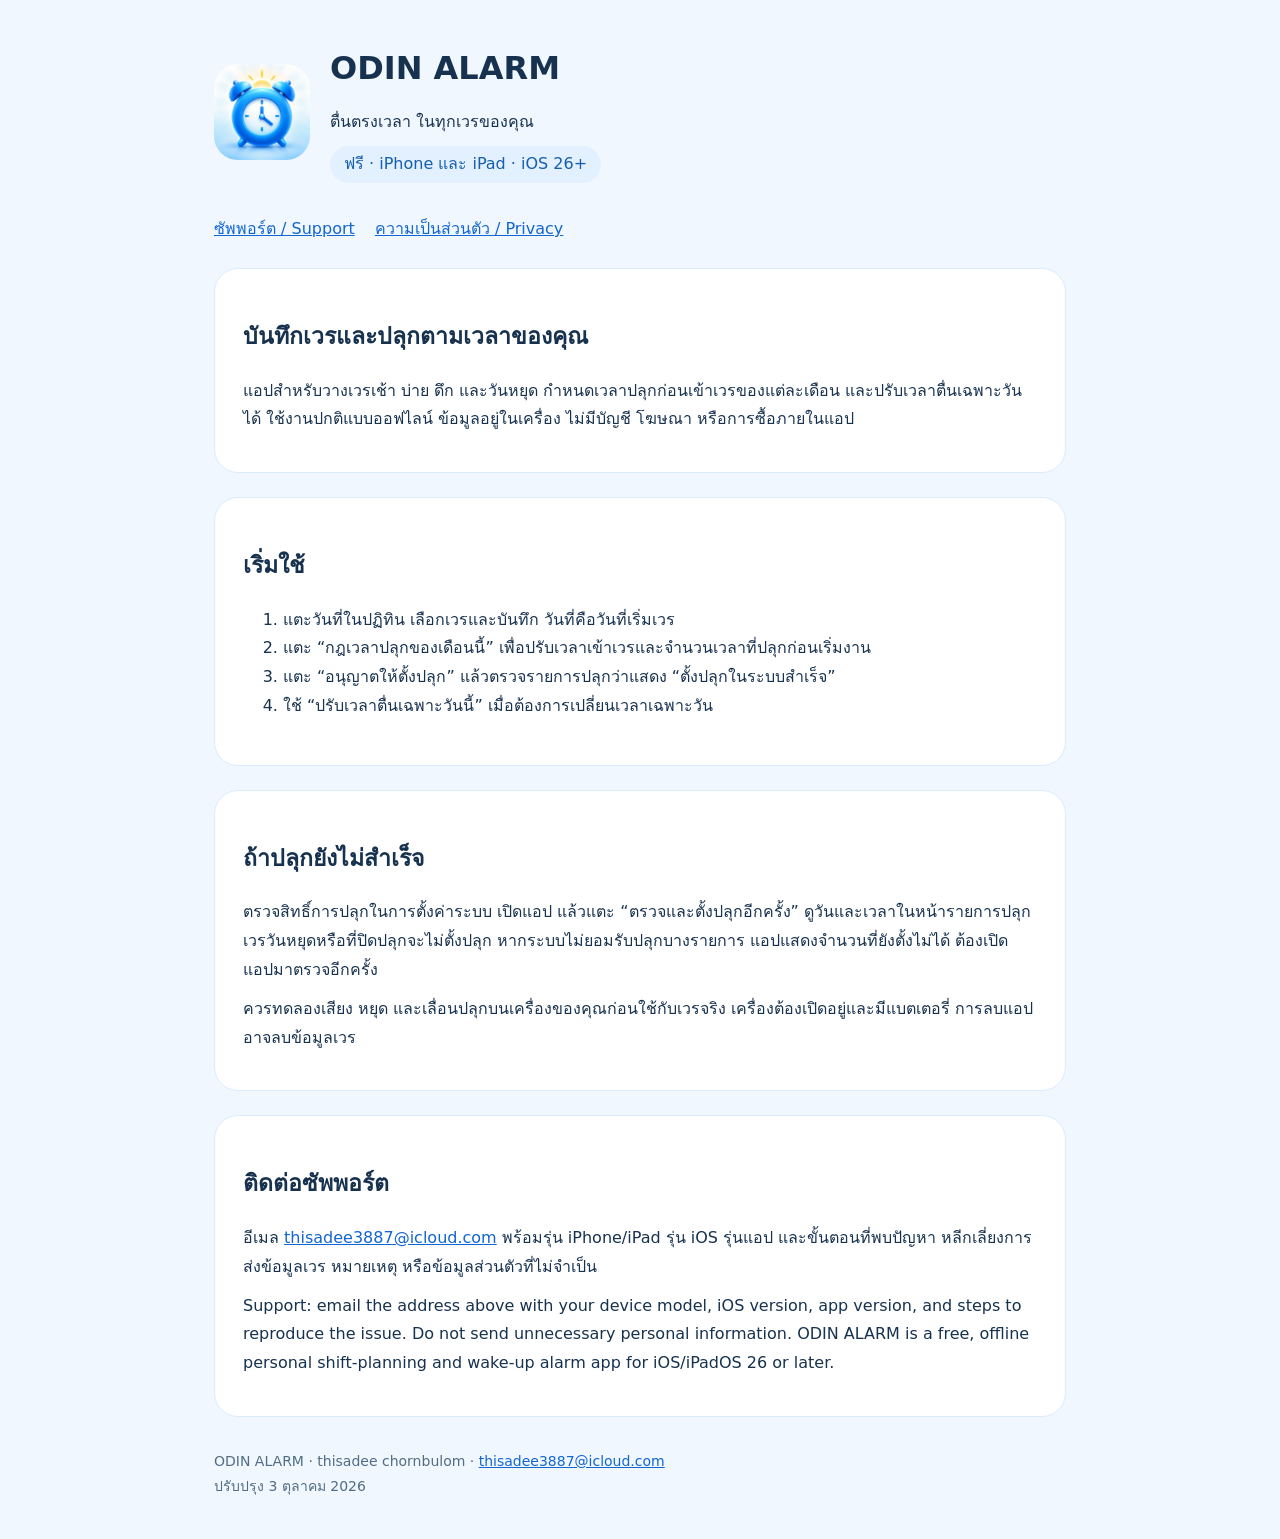
==== index.html @ b1038493 "Publish ODIN ALARM support and privacy policy" ====
<!doctype html><html lang="th"><head><meta charset="utf-8"><meta name="viewport" content="width=device-width,initial-scale=1"><title>ODIN ALARM — ซัพพอร์ต</title><link rel="stylesheet" href="style.css"></head><body><main><header><img src="icon.png" alt="ไอคอน ODIN ALARM"><div><h1>ODIN ALARM</h1><p>ตื่นตรงเวลา ในทุกเวรของคุณ</p><span class="badge">ฟรี · iPhone และ iPad · iOS 26+</span></div></header><nav><a href="index.html">ซัพพอร์ต / Support</a><a href="privacy.html">ความเป็นส่วนตัว / Privacy</a></nav><section class="card"><h2>บันทึกเวรและปลุกตามเวลาของคุณ</h2><p>แอปสำหรับวางเวรเช้า บ่าย ดึก และวันหยุด กำหนดเวลาปลุกก่อนเข้าเวรของแต่ละเดือน และปรับเวลาตื่นเฉพาะวันได้ ใช้งานปกติแบบออฟไลน์ ข้อมูลอยู่ในเครื่อง ไม่มีบัญชี โฆษณา หรือการซื้อภายในแอป</p></section><section class="card"><h2>เริ่มใช้</h2><ol><li>แตะวันที่ในปฏิทิน เลือกเวรและบันทึก วันที่คือวันที่เริ่มเวร</li><li>แตะ “กฎเวลาปลุกของเดือนนี้” เพื่อปรับเวลาเข้าเวรและจำนวนเวลาที่ปลุกก่อนเริ่มงาน</li><li>แตะ “อนุญาตให้ตั้งปลุก” แล้วตรวจรายการปลุกว่าแสดง “ตั้งปลุกในระบบสำเร็จ”</li><li>ใช้ “ปรับเวลาตื่นเฉพาะวันนี้” เมื่อต้องการเปลี่ยนเวลาเฉพาะวัน</li></ol></section><section class="card"><h2>ถ้าปลุกยังไม่สำเร็จ</h2><p>ตรวจสิทธิ์การปลุกในการตั้งค่าระบบ เปิดแอป แล้วแตะ “ตรวจและตั้งปลุกอีกครั้ง” ดูวันและเวลาในหน้ารายการปลุก เวรวันหยุดหรือที่ปิดปลุกจะไม่ตั้งปลุก หากระบบไม่ยอมรับปลุกบางรายการ แอปแสดงจำนวนที่ยังตั้งไม่ได้ ต้องเปิดแอปมาตรวจอีกครั้ง</p><p>ควรทดลองเสียง หยุด และเลื่อนปลุกบนเครื่องของคุณก่อนใช้กับเวรจริง เครื่องต้องเปิดอยู่และมีแบตเตอรี่ การลบแอปอาจลบข้อมูลเวร</p></section><section class="card"><h2>ติดต่อซัพพอร์ต</h2><p>อีเมล <a href="mailto:thisadee3887@icloud.com">thisadee3887@icloud.com</a> พร้อมรุ่น iPhone/iPad รุ่น iOS รุ่นแอป และขั้นตอนที่พบปัญหา หลีกเลี่ยงการส่งข้อมูลเวร หมายเหตุ หรือข้อมูลส่วนตัวที่ไม่จำเป็น</p><p lang="en">Support: email the address above with your device model, iOS version, app version, and steps to reproduce the issue. Do not send unnecessary personal information. ODIN ALARM is a free, offline personal shift-planning and wake-up alarm app for iOS/iPadOS 26 or later.</p></section><footer>ODIN ALARM · thisadee chornbulom · <a href="mailto:thisadee3887@icloud.com">thisadee3887@icloud.com</a><br>ปรับปรุง 3 ตุลาคม 2026</footer></main></body></html>
---- style.css ----
*{box-sizing:border-box}body{margin:0;background:#f0f7ff;color:#17324f;font-family:system-ui,-apple-system,"Noto Sans Thai",sans-serif;line-height:1.8}main{max-width:900px;margin:auto;padding:40px 24px}header{display:flex;align-items:center;gap:20px;margin-bottom:32px}header img{width:96px;border-radius:24px}h1{margin:0;font-size:32px}h2{font-size:23px}p{margin:10px 0}a{color:#1266d2}nav{display:flex;gap:20px;flex-wrap:wrap}.card{background:white;border:1px solid #dcecff;border-radius:24px;padding:28px;margin:24px 0}footer{font-size:14px;color:#526c84;margin-top:32px}.badge{display:inline-block;border-radius:20px;background:#e3f0ff;color:#155faf;padding:4px 14px}.muted{color:#526c84}@media(max-width:480px){h1{font-size:26px}header img{width:76px}.card{padding:22px}}
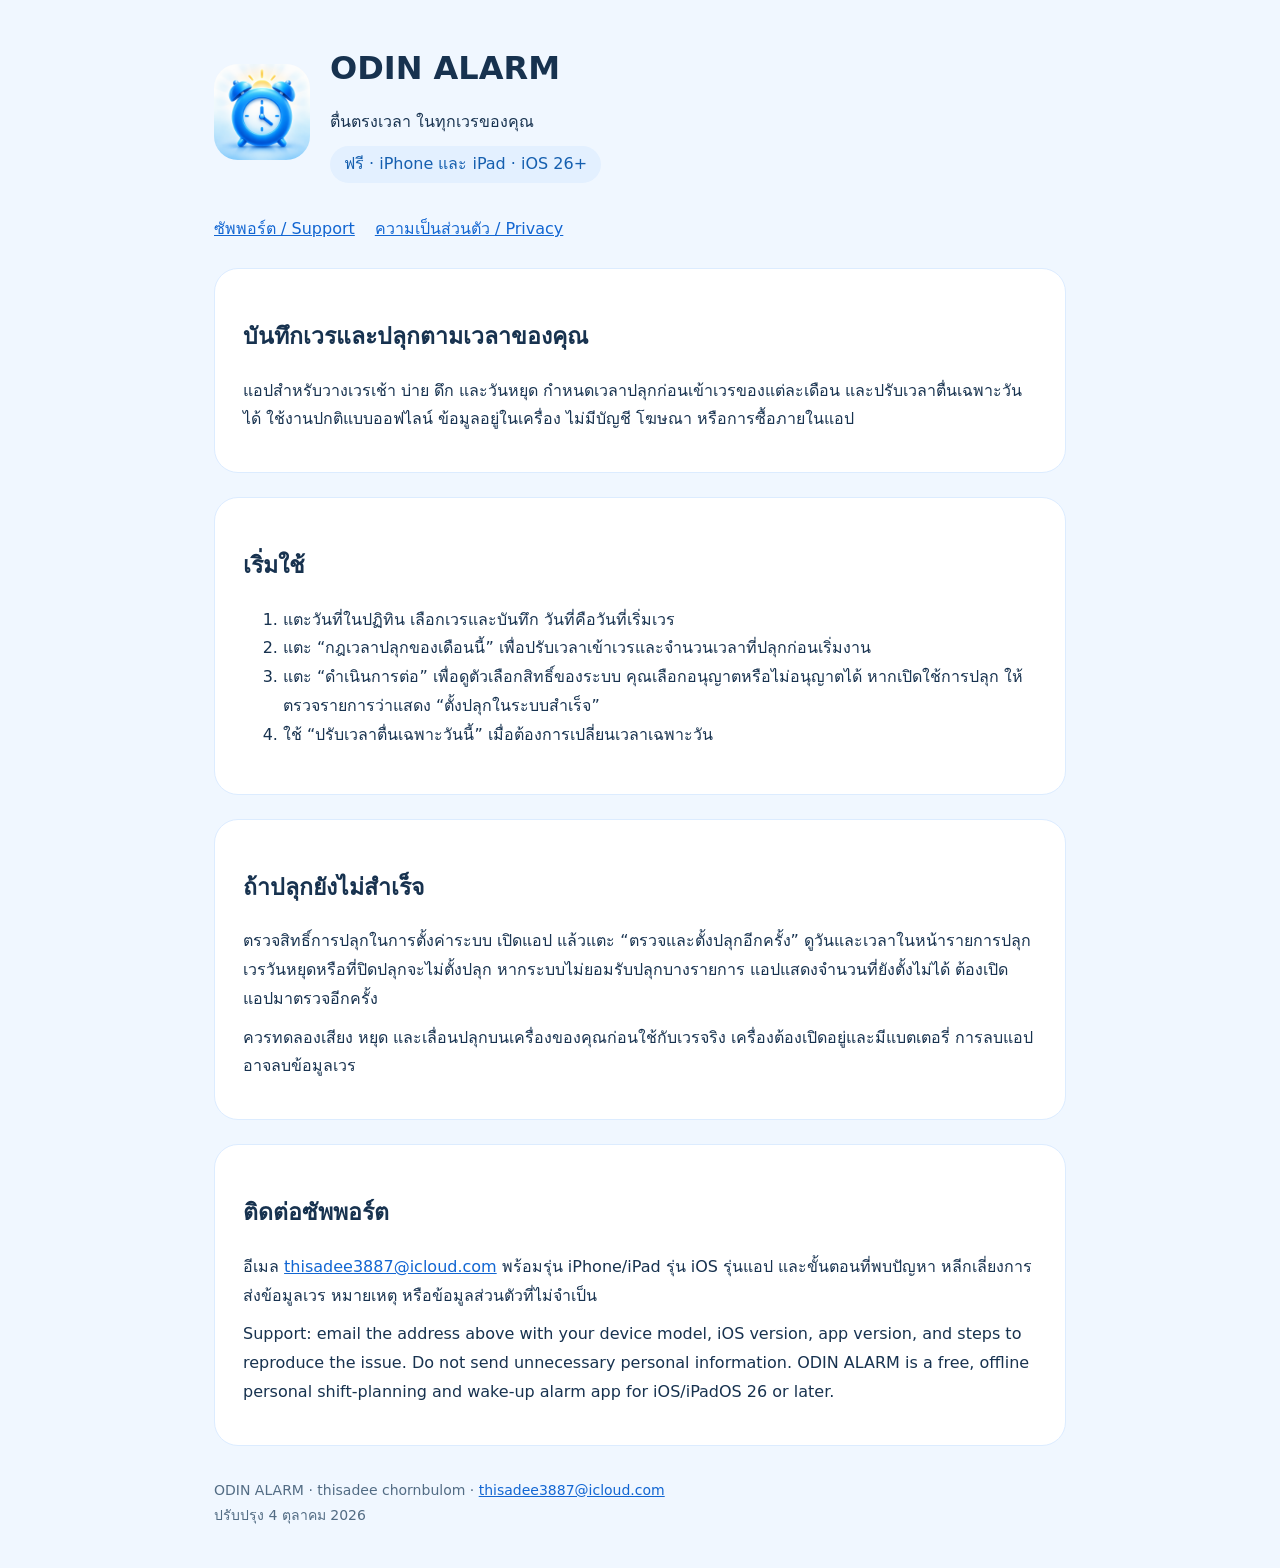
==== commit eed983d4: "Clarify system alarm permission choices" ====
--- a/index.html
+++ b/index.html
@@ -1 +1 @@
-<!doctype html><html lang="th"><head><meta charset="utf-8"><meta name="viewport" content="width=device-width,initial-scale=1"><title>ODIN ALARM — ซัพพอร์ต</title><link rel="stylesheet" href="style.css"></head><body><main><header><img src="icon.png" alt="ไอคอน ODIN ALARM"><div><h1>ODIN ALARM</h1><p>ตื่นตรงเวลา ในทุกเวรของคุณ</p><span class="badge">ฟรี · iPhone และ iPad · iOS 26+</span></div></header><nav><a href="index.html">ซัพพอร์ต / Support</a><a href="privacy.html">ความเป็นส่วนตัว / Privacy</a></nav><section class="card"><h2>บันทึกเวรและปลุกตามเวลาของคุณ</h2><p>แอปสำหรับวางเวรเช้า บ่าย ดึก และวันหยุด กำหนดเวลาปลุกก่อนเข้าเวรของแต่ละเดือน และปรับเวลาตื่นเฉพาะวันได้ ใช้งานปกติแบบออฟไลน์ ข้อมูลอยู่ในเครื่อง ไม่มีบัญชี โฆษณา หรือการซื้อภายในแอป</p></section><section class="card"><h2>เริ่มใช้</h2><ol><li>แตะวันที่ในปฏิทิน เลือกเวรและบันทึก วันที่คือวันที่เริ่มเวร</li><li>แตะ “กฎเวลาปลุกของเดือนนี้” เพื่อปรับเวลาเข้าเวรและจำนวนเวลาที่ปลุกก่อนเริ่มงาน</li><li>แตะ “อนุญาตให้ตั้งปลุก” แล้วตรวจรายการปลุกว่าแสดง “ตั้งปลุกในระบบสำเร็จ”</li><li>ใช้ “ปรับเวลาตื่นเฉพาะวันนี้” เมื่อต้องการเปลี่ยนเวลาเฉพาะวัน</li></ol></section><section class="card"><h2>ถ้าปลุกยังไม่สำเร็จ</h2><p>ตรวจสิทธิ์การปลุกในการตั้งค่าระบบ เปิดแอป แล้วแตะ “ตรวจและตั้งปลุกอีกครั้ง” ดูวันและเวลาในหน้ารายการปลุก เวรวันหยุดหรือที่ปิดปลุกจะไม่ตั้งปลุก หากระบบไม่ยอมรับปลุกบางรายการ แอปแสดงจำนวนที่ยังตั้งไม่ได้ ต้องเปิดแอปมาตรวจอีกครั้ง</p><p>ควรทดลองเสียง หยุด และเลื่อนปลุกบนเครื่องของคุณก่อนใช้กับเวรจริง เครื่องต้องเปิดอยู่และมีแบตเตอรี่ การลบแอปอาจลบข้อมูลเวร</p></section><section class="card"><h2>ติดต่อซัพพอร์ต</h2><p>อีเมล <a href="mailto:thisadee3887@icloud.com">thisadee3887@icloud.com</a> พร้อมรุ่น iPhone/iPad รุ่น iOS รุ่นแอป และขั้นตอนที่พบปัญหา หลีกเลี่ยงการส่งข้อมูลเวร หมายเหตุ หรือข้อมูลส่วนตัวที่ไม่จำเป็น</p><p lang="en">Support: email the address above with your device model, iOS version, app version, and steps to reproduce the issue. Do not send unnecessary personal information. ODIN ALARM is a free, offline personal shift-planning and wake-up alarm app for iOS/iPadOS 26 or later.</p></section><footer>ODIN ALARM · thisadee chornbulom · <a href="mailto:thisadee3887@icloud.com">thisadee3887@icloud.com</a><br>ปรับปรุง 3 ตุลาคม 2026</footer></main></body></html>+<!doctype html><html lang="th"><head><meta charset="utf-8"><meta name="viewport" content="width=device-width,initial-scale=1"><title>ODIN ALARM — ซัพพอร์ต</title><link rel="stylesheet" href="style.css"></head><body><main><header><img src="icon.png" alt="ไอคอน ODIN ALARM"><div><h1>ODIN ALARM</h1><p>ตื่นตรงเวลา ในทุกเวรของคุณ</p><span class="badge">ฟรี · iPhone และ iPad · iOS 26+</span></div></header><nav><a href="index.html">ซัพพอร์ต / Support</a><a href="privacy.html">ความเป็นส่วนตัว / Privacy</a></nav><section class="card"><h2>บันทึกเวรและปลุกตามเวลาของคุณ</h2><p>แอปสำหรับวางเวรเช้า บ่าย ดึก และวันหยุด กำหนดเวลาปลุกก่อนเข้าเวรของแต่ละเดือน และปรับเวลาตื่นเฉพาะวันได้ ใช้งานปกติแบบออฟไลน์ ข้อมูลอยู่ในเครื่อง ไม่มีบัญชี โฆษณา หรือการซื้อภายในแอป</p></section><section class="card"><h2>เริ่มใช้</h2><ol><li>แตะวันที่ในปฏิทิน เลือกเวรและบันทึก วันที่คือวันที่เริ่มเวร</li><li>แตะ “กฎเวลาปลุกของเดือนนี้” เพื่อปรับเวลาเข้าเวรและจำนวนเวลาที่ปลุกก่อนเริ่มงาน</li><li>แตะ “ดำเนินการต่อ” เพื่อดูตัวเลือกสิทธิ์ของระบบ คุณเลือกอนุญาตหรือไม่อนุญาตได้ หากเปิดใช้การปลุก ให้ตรวจรายการว่าแสดง “ตั้งปลุกในระบบสำเร็จ”</li><li>ใช้ “ปรับเวลาตื่นเฉพาะวันนี้” เมื่อต้องการเปลี่ยนเวลาเฉพาะวัน</li></ol></section><section class="card"><h2>ถ้าปลุกยังไม่สำเร็จ</h2><p>ตรวจสิทธิ์การปลุกในการตั้งค่าระบบ เปิดแอป แล้วแตะ “ตรวจและตั้งปลุกอีกครั้ง” ดูวันและเวลาในหน้ารายการปลุก เวรวันหยุดหรือที่ปิดปลุกจะไม่ตั้งปลุก หากระบบไม่ยอมรับปลุกบางรายการ แอปแสดงจำนวนที่ยังตั้งไม่ได้ ต้องเปิดแอปมาตรวจอีกครั้ง</p><p>ควรทดลองเสียง หยุด และเลื่อนปลุกบนเครื่องของคุณก่อนใช้กับเวรจริง เครื่องต้องเปิดอยู่และมีแบตเตอรี่ การลบแอปอาจลบข้อมูลเวร</p></section><section class="card"><h2>ติดต่อซัพพอร์ต</h2><p>อีเมล <a href="mailto:thisadee3887@icloud.com">thisadee3887@icloud.com</a> พร้อมรุ่น iPhone/iPad รุ่น iOS รุ่นแอป และขั้นตอนที่พบปัญหา หลีกเลี่ยงการส่งข้อมูลเวร หมายเหตุ หรือข้อมูลส่วนตัวที่ไม่จำเป็น</p><p lang="en">Support: email the address above with your device model, iOS version, app version, and steps to reproduce the issue. Do not send unnecessary personal information. ODIN ALARM is a free, offline personal shift-planning and wake-up alarm app for iOS/iPadOS 26 or later.</p></section><footer>ODIN ALARM · thisadee chornbulom · <a href="mailto:thisadee3887@icloud.com">thisadee3887@icloud.com</a><br>ปรับปรุง 4 ตุลาคม 2026</footer></main></body></html>
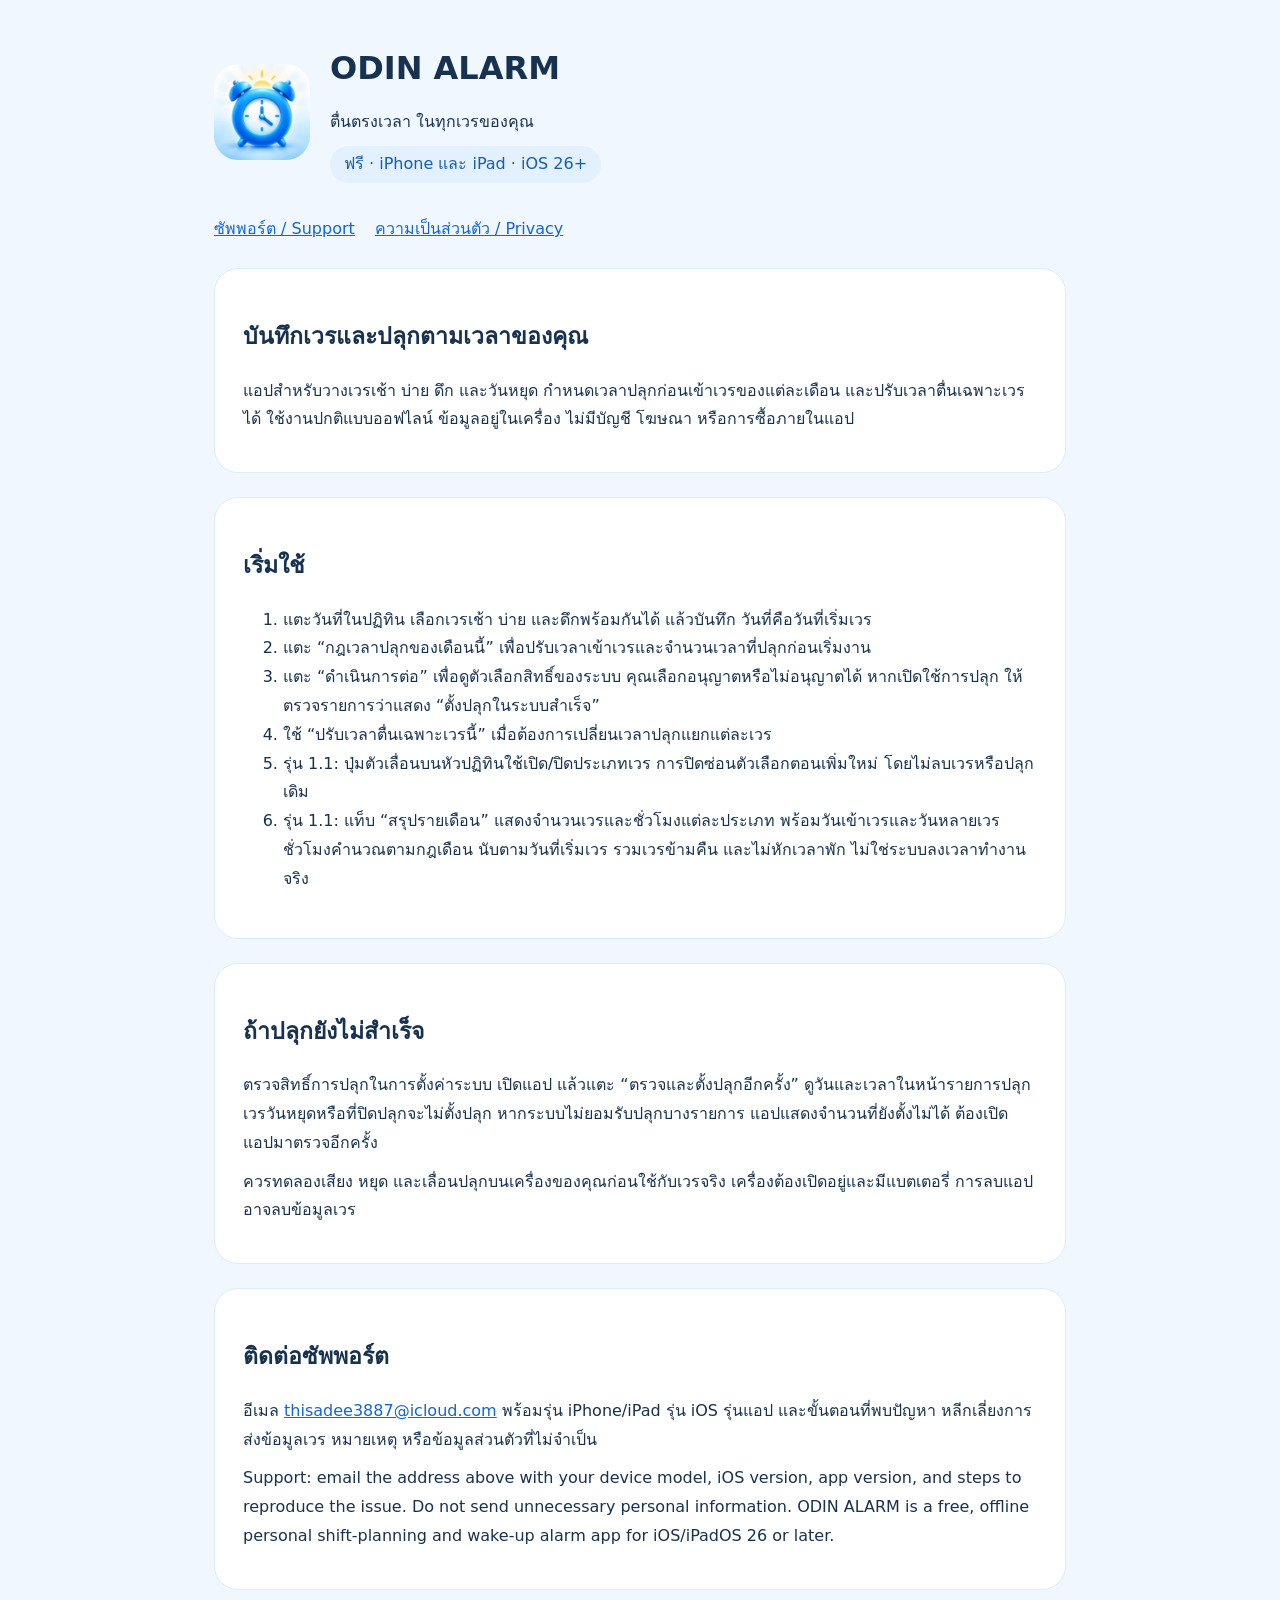
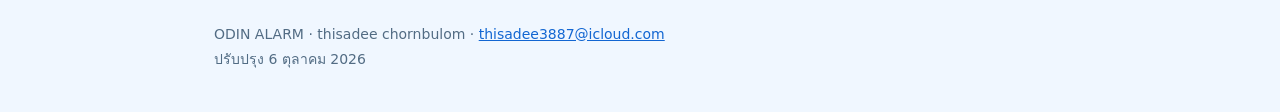
==== commit 81b6c1b1: "Document multiple shifts and monthly dashboard in version 1.1" ====
--- a/index.html
+++ b/index.html
@@ -1 +1 @@
-<!doctype html><html lang="th"><head><meta charset="utf-8"><meta name="viewport" content="width=device-width,initial-scale=1"><title>ODIN ALARM — ซัพพอร์ต</title><link rel="stylesheet" href="style.css"></head><body><main><header><img src="icon.png" alt="ไอคอน ODIN ALARM"><div><h1>ODIN ALARM</h1><p>ตื่นตรงเวลา ในทุกเวรของคุณ</p><span class="badge">ฟรี · iPhone และ iPad · iOS 26+</span></div></header><nav><a href="index.html">ซัพพอร์ต / Support</a><a href="privacy.html">ความเป็นส่วนตัว / Privacy</a></nav><section class="card"><h2>บันทึกเวรและปลุกตามเวลาของคุณ</h2><p>แอปสำหรับวางเวรเช้า บ่าย ดึก และวันหยุด กำหนดเวลาปลุกก่อนเข้าเวรของแต่ละเดือน และปรับเวลาตื่นเฉพาะวันได้ ใช้งานปกติแบบออฟไลน์ ข้อมูลอยู่ในเครื่อง ไม่มีบัญชี โฆษณา หรือการซื้อภายในแอป</p></section><section class="card"><h2>เริ่มใช้</h2><ol><li>แตะวันที่ในปฏิทิน เลือกเวรและบันทึก วันที่คือวันที่เริ่มเวร</li><li>แตะ “กฎเวลาปลุกของเดือนนี้” เพื่อปรับเวลาเข้าเวรและจำนวนเวลาที่ปลุกก่อนเริ่มงาน</li><li>แตะ “ดำเนินการต่อ” เพื่อดูตัวเลือกสิทธิ์ของระบบ คุณเลือกอนุญาตหรือไม่อนุญาตได้ หากเปิดใช้การปลุก ให้ตรวจรายการว่าแสดง “ตั้งปลุกในระบบสำเร็จ”</li><li>ใช้ “ปรับเวลาตื่นเฉพาะวันนี้” เมื่อต้องการเปลี่ยนเวลาเฉพาะวัน</li></ol></section><section class="card"><h2>ถ้าปลุกยังไม่สำเร็จ</h2><p>ตรวจสิทธิ์การปลุกในการตั้งค่าระบบ เปิดแอป แล้วแตะ “ตรวจและตั้งปลุกอีกครั้ง” ดูวันและเวลาในหน้ารายการปลุก เวรวันหยุดหรือที่ปิดปลุกจะไม่ตั้งปลุก หากระบบไม่ยอมรับปลุกบางรายการ แอปแสดงจำนวนที่ยังตั้งไม่ได้ ต้องเปิดแอปมาตรวจอีกครั้ง</p><p>ควรทดลองเสียง หยุด และเลื่อนปลุกบนเครื่องของคุณก่อนใช้กับเวรจริง เครื่องต้องเปิดอยู่และมีแบตเตอรี่ การลบแอปอาจลบข้อมูลเวร</p></section><section class="card"><h2>ติดต่อซัพพอร์ต</h2><p>อีเมล <a href="mailto:thisadee3887@icloud.com">thisadee3887@icloud.com</a> พร้อมรุ่น iPhone/iPad รุ่น iOS รุ่นแอป และขั้นตอนที่พบปัญหา หลีกเลี่ยงการส่งข้อมูลเวร หมายเหตุ หรือข้อมูลส่วนตัวที่ไม่จำเป็น</p><p lang="en">Support: email the address above with your device model, iOS version, app version, and steps to reproduce the issue. Do not send unnecessary personal information. ODIN ALARM is a free, offline personal shift-planning and wake-up alarm app for iOS/iPadOS 26 or later.</p></section><footer>ODIN ALARM · thisadee chornbulom · <a href="mailto:thisadee3887@icloud.com">thisadee3887@icloud.com</a><br>ปรับปรุง 4 ตุลาคม 2026</footer></main></body></html>+<!doctype html><html lang="th"><head><meta charset="utf-8"><meta name="viewport" content="width=device-width,initial-scale=1"><title>ODIN ALARM — ซัพพอร์ต</title><link rel="stylesheet" href="style.css"></head><body><main><header><img src="icon.png" alt="ไอคอน ODIN ALARM"><div><h1>ODIN ALARM</h1><p>ตื่นตรงเวลา ในทุกเวรของคุณ</p><span class="badge">ฟรี · iPhone และ iPad · iOS 26+</span></div></header><nav><a href="index.html">ซัพพอร์ต / Support</a><a href="privacy.html">ความเป็นส่วนตัว / Privacy</a></nav><section class="card"><h2>บันทึกเวรและปลุกตามเวลาของคุณ</h2><p>แอปสำหรับวางเวรเช้า บ่าย ดึก และวันหยุด กำหนดเวลาปลุกก่อนเข้าเวรของแต่ละเดือน และปรับเวลาตื่นเฉพาะเวรได้ ใช้งานปกติแบบออฟไลน์ ข้อมูลอยู่ในเครื่อง ไม่มีบัญชี โฆษณา หรือการซื้อภายในแอป</p></section><section class="card"><h2>เริ่มใช้</h2><ol><li>แตะวันที่ในปฏิทิน เลือกเวรเช้า บ่าย และดึกพร้อมกันได้ แล้วบันทึก วันที่คือวันที่เริ่มเวร</li><li>แตะ “กฎเวลาปลุกของเดือนนี้” เพื่อปรับเวลาเข้าเวรและจำนวนเวลาที่ปลุกก่อนเริ่มงาน</li><li>แตะ “ดำเนินการต่อ” เพื่อดูตัวเลือกสิทธิ์ของระบบ คุณเลือกอนุญาตหรือไม่อนุญาตได้ หากเปิดใช้การปลุก ให้ตรวจรายการว่าแสดง “ตั้งปลุกในระบบสำเร็จ”</li><li>ใช้ “ปรับเวลาตื่นเฉพาะเวรนี้” เมื่อต้องการเปลี่ยนเวลาปลุกแยกแต่ละเวร</li><li>รุ่น 1.1: ปุ่มตัวเลื่อนบนหัวปฏิทินใช้เปิด/ปิดประเภทเวร การปิดซ่อนตัวเลือกตอนเพิ่มใหม่ โดยไม่ลบเวรหรือปลุกเดิม</li><li>รุ่น 1.1: แท็บ “สรุปรายเดือน” แสดงจำนวนเวรและชั่วโมงแต่ละประเภท พร้อมวันเข้าเวรและวันหลายเวร ชั่วโมงคำนวณตามกฎเดือน นับตามวันที่เริ่มเวร รวมเวรข้ามคืน และไม่หักเวลาพัก ไม่ใช่ระบบลงเวลาทำงานจริง</li></ol></section><section class="card"><h2>ถ้าปลุกยังไม่สำเร็จ</h2><p>ตรวจสิทธิ์การปลุกในการตั้งค่าระบบ เปิดแอป แล้วแตะ “ตรวจและตั้งปลุกอีกครั้ง” ดูวันและเวลาในหน้ารายการปลุก เวรวันหยุดหรือที่ปิดปลุกจะไม่ตั้งปลุก หากระบบไม่ยอมรับปลุกบางรายการ แอปแสดงจำนวนที่ยังตั้งไม่ได้ ต้องเปิดแอปมาตรวจอีกครั้ง</p><p>ควรทดลองเสียง หยุด และเลื่อนปลุกบนเครื่องของคุณก่อนใช้กับเวรจริง เครื่องต้องเปิดอยู่และมีแบตเตอรี่ การลบแอปอาจลบข้อมูลเวร</p></section><section class="card"><h2>ติดต่อซัพพอร์ต</h2><p>อีเมล <a href="mailto:thisadee3887@icloud.com">thisadee3887@icloud.com</a> พร้อมรุ่น iPhone/iPad รุ่น iOS รุ่นแอป และขั้นตอนที่พบปัญหา หลีกเลี่ยงการส่งข้อมูลเวร หมายเหตุ หรือข้อมูลส่วนตัวที่ไม่จำเป็น</p><p lang="en">Support: email the address above with your device model, iOS version, app version, and steps to reproduce the issue. Do not send unnecessary personal information. ODIN ALARM is a free, offline personal shift-planning and wake-up alarm app for iOS/iPadOS 26 or later.</p></section><footer>ODIN ALARM · thisadee chornbulom · <a href="mailto:thisadee3887@icloud.com">thisadee3887@icloud.com</a><br>ปรับปรุง 6 ตุลาคม 2026</footer></main></body></html>
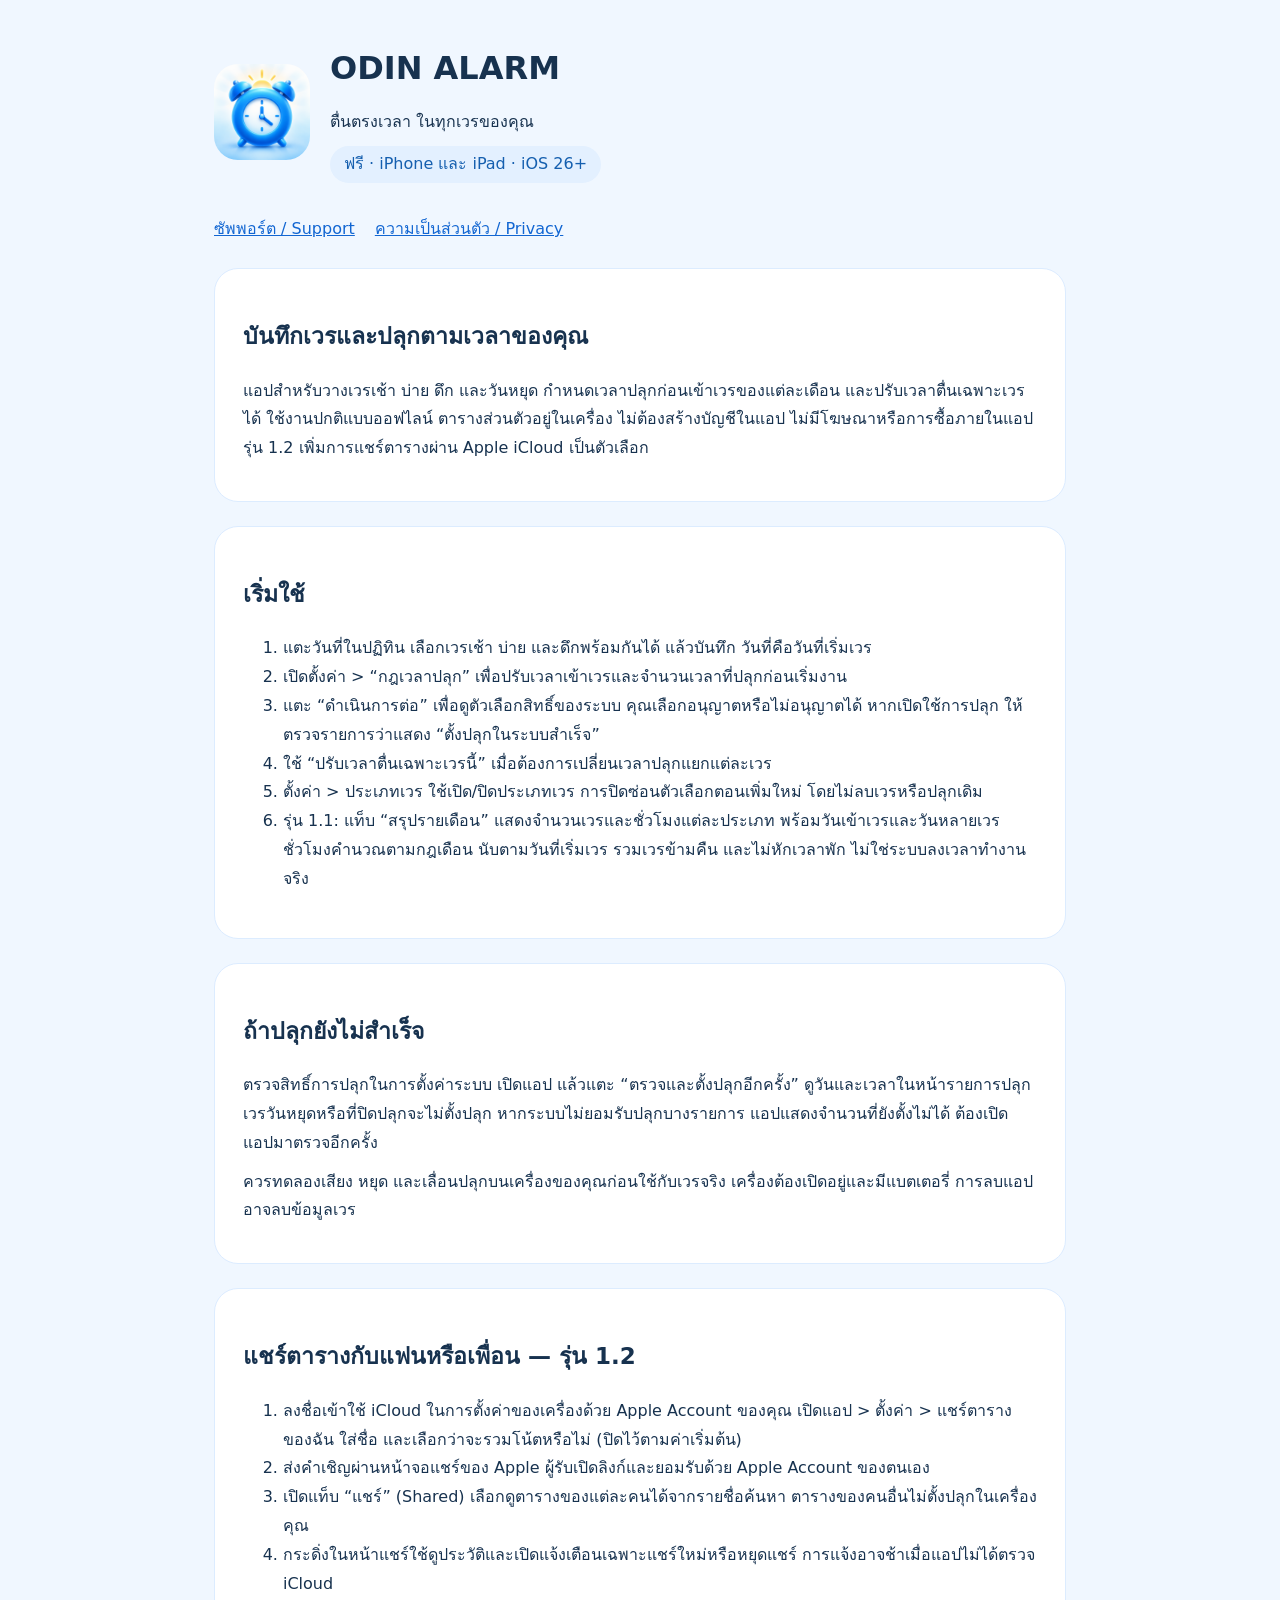
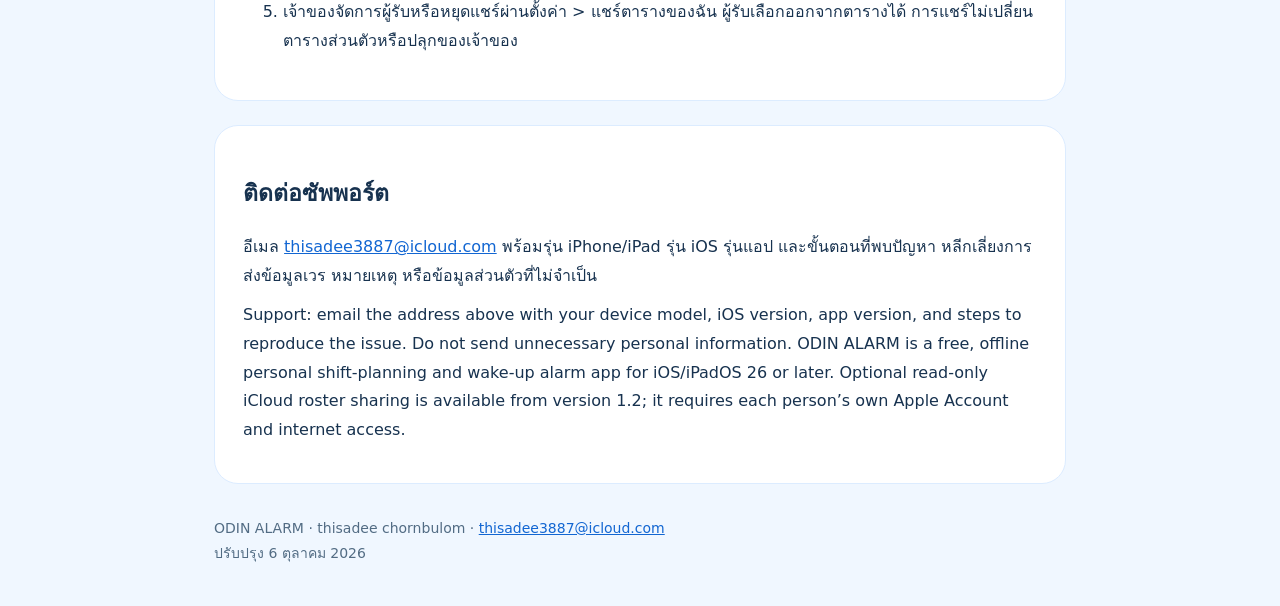
==== commit be0c65d0: "Document optional iCloud roster sharing in ODIN ALARM 1.2" ====
--- a/index.html
+++ b/index.html
@@ -1 +1 @@
-<!doctype html><html lang="th"><head><meta charset="utf-8"><meta name="viewport" content="width=device-width,initial-scale=1"><title>ODIN ALARM — ซัพพอร์ต</title><link rel="stylesheet" href="style.css"></head><body><main><header><img src="icon.png" alt="ไอคอน ODIN ALARM"><div><h1>ODIN ALARM</h1><p>ตื่นตรงเวลา ในทุกเวรของคุณ</p><span class="badge">ฟรี · iPhone และ iPad · iOS 26+</span></div></header><nav><a href="index.html">ซัพพอร์ต / Support</a><a href="privacy.html">ความเป็นส่วนตัว / Privacy</a></nav><section class="card"><h2>บันทึกเวรและปลุกตามเวลาของคุณ</h2><p>แอปสำหรับวางเวรเช้า บ่าย ดึก และวันหยุด กำหนดเวลาปลุกก่อนเข้าเวรของแต่ละเดือน และปรับเวลาตื่นเฉพาะเวรได้ ใช้งานปกติแบบออฟไลน์ ข้อมูลอยู่ในเครื่อง ไม่มีบัญชี โฆษณา หรือการซื้อภายในแอป</p></section><section class="card"><h2>เริ่มใช้</h2><ol><li>แตะวันที่ในปฏิทิน เลือกเวรเช้า บ่าย และดึกพร้อมกันได้ แล้วบันทึก วันที่คือวันที่เริ่มเวร</li><li>แตะ “กฎเวลาปลุกของเดือนนี้” เพื่อปรับเวลาเข้าเวรและจำนวนเวลาที่ปลุกก่อนเริ่มงาน</li><li>แตะ “ดำเนินการต่อ” เพื่อดูตัวเลือกสิทธิ์ของระบบ คุณเลือกอนุญาตหรือไม่อนุญาตได้ หากเปิดใช้การปลุก ให้ตรวจรายการว่าแสดง “ตั้งปลุกในระบบสำเร็จ”</li><li>ใช้ “ปรับเวลาตื่นเฉพาะเวรนี้” เมื่อต้องการเปลี่ยนเวลาปลุกแยกแต่ละเวร</li><li>รุ่น 1.1: ปุ่มตัวเลื่อนบนหัวปฏิทินใช้เปิด/ปิดประเภทเวร การปิดซ่อนตัวเลือกตอนเพิ่มใหม่ โดยไม่ลบเวรหรือปลุกเดิม</li><li>รุ่น 1.1: แท็บ “สรุปรายเดือน” แสดงจำนวนเวรและชั่วโมงแต่ละประเภท พร้อมวันเข้าเวรและวันหลายเวร ชั่วโมงคำนวณตามกฎเดือน นับตามวันที่เริ่มเวร รวมเวรข้ามคืน และไม่หักเวลาพัก ไม่ใช่ระบบลงเวลาทำงานจริง</li></ol></section><section class="card"><h2>ถ้าปลุกยังไม่สำเร็จ</h2><p>ตรวจสิทธิ์การปลุกในการตั้งค่าระบบ เปิดแอป แล้วแตะ “ตรวจและตั้งปลุกอีกครั้ง” ดูวันและเวลาในหน้ารายการปลุก เวรวันหยุดหรือที่ปิดปลุกจะไม่ตั้งปลุก หากระบบไม่ยอมรับปลุกบางรายการ แอปแสดงจำนวนที่ยังตั้งไม่ได้ ต้องเปิดแอปมาตรวจอีกครั้ง</p><p>ควรทดลองเสียง หยุด และเลื่อนปลุกบนเครื่องของคุณก่อนใช้กับเวรจริง เครื่องต้องเปิดอยู่และมีแบตเตอรี่ การลบแอปอาจลบข้อมูลเวร</p></section><section class="card"><h2>ติดต่อซัพพอร์ต</h2><p>อีเมล <a href="mailto:thisadee3887@icloud.com">thisadee3887@icloud.com</a> พร้อมรุ่น iPhone/iPad รุ่น iOS รุ่นแอป และขั้นตอนที่พบปัญหา หลีกเลี่ยงการส่งข้อมูลเวร หมายเหตุ หรือข้อมูลส่วนตัวที่ไม่จำเป็น</p><p lang="en">Support: email the address above with your device model, iOS version, app version, and steps to reproduce the issue. Do not send unnecessary personal information. ODIN ALARM is a free, offline personal shift-planning and wake-up alarm app for iOS/iPadOS 26 or later.</p></section><footer>ODIN ALARM · thisadee chornbulom · <a href="mailto:thisadee3887@icloud.com">thisadee3887@icloud.com</a><br>ปรับปรุง 6 ตุลาคม 2026</footer></main></body></html>+<!doctype html><html lang="th"><head><meta charset="utf-8"><meta name="viewport" content="width=device-width,initial-scale=1"><title>ODIN ALARM — ซัพพอร์ต</title><link rel="stylesheet" href="style.css"></head><body><main><header><img src="icon.png" alt="ไอคอน ODIN ALARM"><div><h1>ODIN ALARM</h1><p>ตื่นตรงเวลา ในทุกเวรของคุณ</p><span class="badge">ฟรี · iPhone และ iPad · iOS 26+</span></div></header><nav><a href="index.html">ซัพพอร์ต / Support</a><a href="privacy.html">ความเป็นส่วนตัว / Privacy</a></nav><section class="card"><h2>บันทึกเวรและปลุกตามเวลาของคุณ</h2><p>แอปสำหรับวางเวรเช้า บ่าย ดึก และวันหยุด กำหนดเวลาปลุกก่อนเข้าเวรของแต่ละเดือน และปรับเวลาตื่นเฉพาะเวรได้ ใช้งานปกติแบบออฟไลน์ ตารางส่วนตัวอยู่ในเครื่อง ไม่ต้องสร้างบัญชีในแอป ไม่มีโฆษณาหรือการซื้อภายในแอป รุ่น 1.2 เพิ่มการแชร์ตารางผ่าน Apple iCloud เป็นตัวเลือก</p></section><section class="card"><h2>เริ่มใช้</h2><ol><li>แตะวันที่ในปฏิทิน เลือกเวรเช้า บ่าย และดึกพร้อมกันได้ แล้วบันทึก วันที่คือวันที่เริ่มเวร</li><li>เปิดตั้งค่า > “กฎเวลาปลุก” เพื่อปรับเวลาเข้าเวรและจำนวนเวลาที่ปลุกก่อนเริ่มงาน</li><li>แตะ “ดำเนินการต่อ” เพื่อดูตัวเลือกสิทธิ์ของระบบ คุณเลือกอนุญาตหรือไม่อนุญาตได้ หากเปิดใช้การปลุก ให้ตรวจรายการว่าแสดง “ตั้งปลุกในระบบสำเร็จ”</li><li>ใช้ “ปรับเวลาตื่นเฉพาะเวรนี้” เมื่อต้องการเปลี่ยนเวลาปลุกแยกแต่ละเวร</li><li>ตั้งค่า > ประเภทเวร ใช้เปิด/ปิดประเภทเวร การปิดซ่อนตัวเลือกตอนเพิ่มใหม่ โดยไม่ลบเวรหรือปลุกเดิม</li><li>รุ่น 1.1: แท็บ “สรุปรายเดือน” แสดงจำนวนเวรและชั่วโมงแต่ละประเภท พร้อมวันเข้าเวรและวันหลายเวร ชั่วโมงคำนวณตามกฎเดือน นับตามวันที่เริ่มเวร รวมเวรข้ามคืน และไม่หักเวลาพัก ไม่ใช่ระบบลงเวลาทำงานจริง</li></ol></section><section class="card"><h2>ถ้าปลุกยังไม่สำเร็จ</h2><p>ตรวจสิทธิ์การปลุกในการตั้งค่าระบบ เปิดแอป แล้วแตะ “ตรวจและตั้งปลุกอีกครั้ง” ดูวันและเวลาในหน้ารายการปลุก เวรวันหยุดหรือที่ปิดปลุกจะไม่ตั้งปลุก หากระบบไม่ยอมรับปลุกบางรายการ แอปแสดงจำนวนที่ยังตั้งไม่ได้ ต้องเปิดแอปมาตรวจอีกครั้ง</p><p>ควรทดลองเสียง หยุด และเลื่อนปลุกบนเครื่องของคุณก่อนใช้กับเวรจริง เครื่องต้องเปิดอยู่และมีแบตเตอรี่ การลบแอปอาจลบข้อมูลเวร</p></section><section class="card"><h2>แชร์ตารางกับแฟนหรือเพื่อน — รุ่น 1.2</h2><ol><li>ลงชื่อเข้าใช้ iCloud ในการตั้งค่าของเครื่องด้วย Apple Account ของคุณ เปิดแอป > ตั้งค่า > แชร์ตารางของฉัน ใส่ชื่อ และเลือกว่าจะรวมโน้ตหรือไม่ (ปิดไว้ตามค่าเริ่มต้น)</li><li>ส่งคำเชิญผ่านหน้าจอแชร์ของ Apple ผู้รับเปิดลิงก์และยอมรับด้วย Apple Account ของตนเอง</li><li>เปิดแท็บ “แชร์” (Shared) เลือกดูตารางของแต่ละคนได้จากรายชื่อค้นหา ตารางของคนอื่นไม่ตั้งปลุกในเครื่องคุณ</li><li>กระดิ่งในหน้าแชร์ใช้ดูประวัติและเปิดแจ้งเตือนเฉพาะแชร์ใหม่หรือหยุดแชร์ การแจ้งอาจช้าเมื่อแอปไม่ได้ตรวจ iCloud</li><li>เจ้าของจัดการผู้รับหรือหยุดแชร์ผ่านตั้งค่า > แชร์ตารางของฉัน ผู้รับเลือกออกจากตารางได้ การแชร์ไม่เปลี่ยนตารางส่วนตัวหรือปลุกของเจ้าของ</li></ol></section><section class="card"><h2>ติดต่อซัพพอร์ต</h2><p>อีเมล <a href="mailto:thisadee3887@icloud.com">thisadee3887@icloud.com</a> พร้อมรุ่น iPhone/iPad รุ่น iOS รุ่นแอป และขั้นตอนที่พบปัญหา หลีกเลี่ยงการส่งข้อมูลเวร หมายเหตุ หรือข้อมูลส่วนตัวที่ไม่จำเป็น</p><p lang="en">Support: email the address above with your device model, iOS version, app version, and steps to reproduce the issue. Do not send unnecessary personal information. ODIN ALARM is a free, offline personal shift-planning and wake-up alarm app for iOS/iPadOS 26 or later. Optional read-only iCloud roster sharing is available from version 1.2; it requires each person’s own Apple Account and internet access.</p></section><footer>ODIN ALARM · thisadee chornbulom · <a href="mailto:thisadee3887@icloud.com">thisadee3887@icloud.com</a><br>ปรับปรุง 6 ตุลาคม 2026</footer></main></body></html>
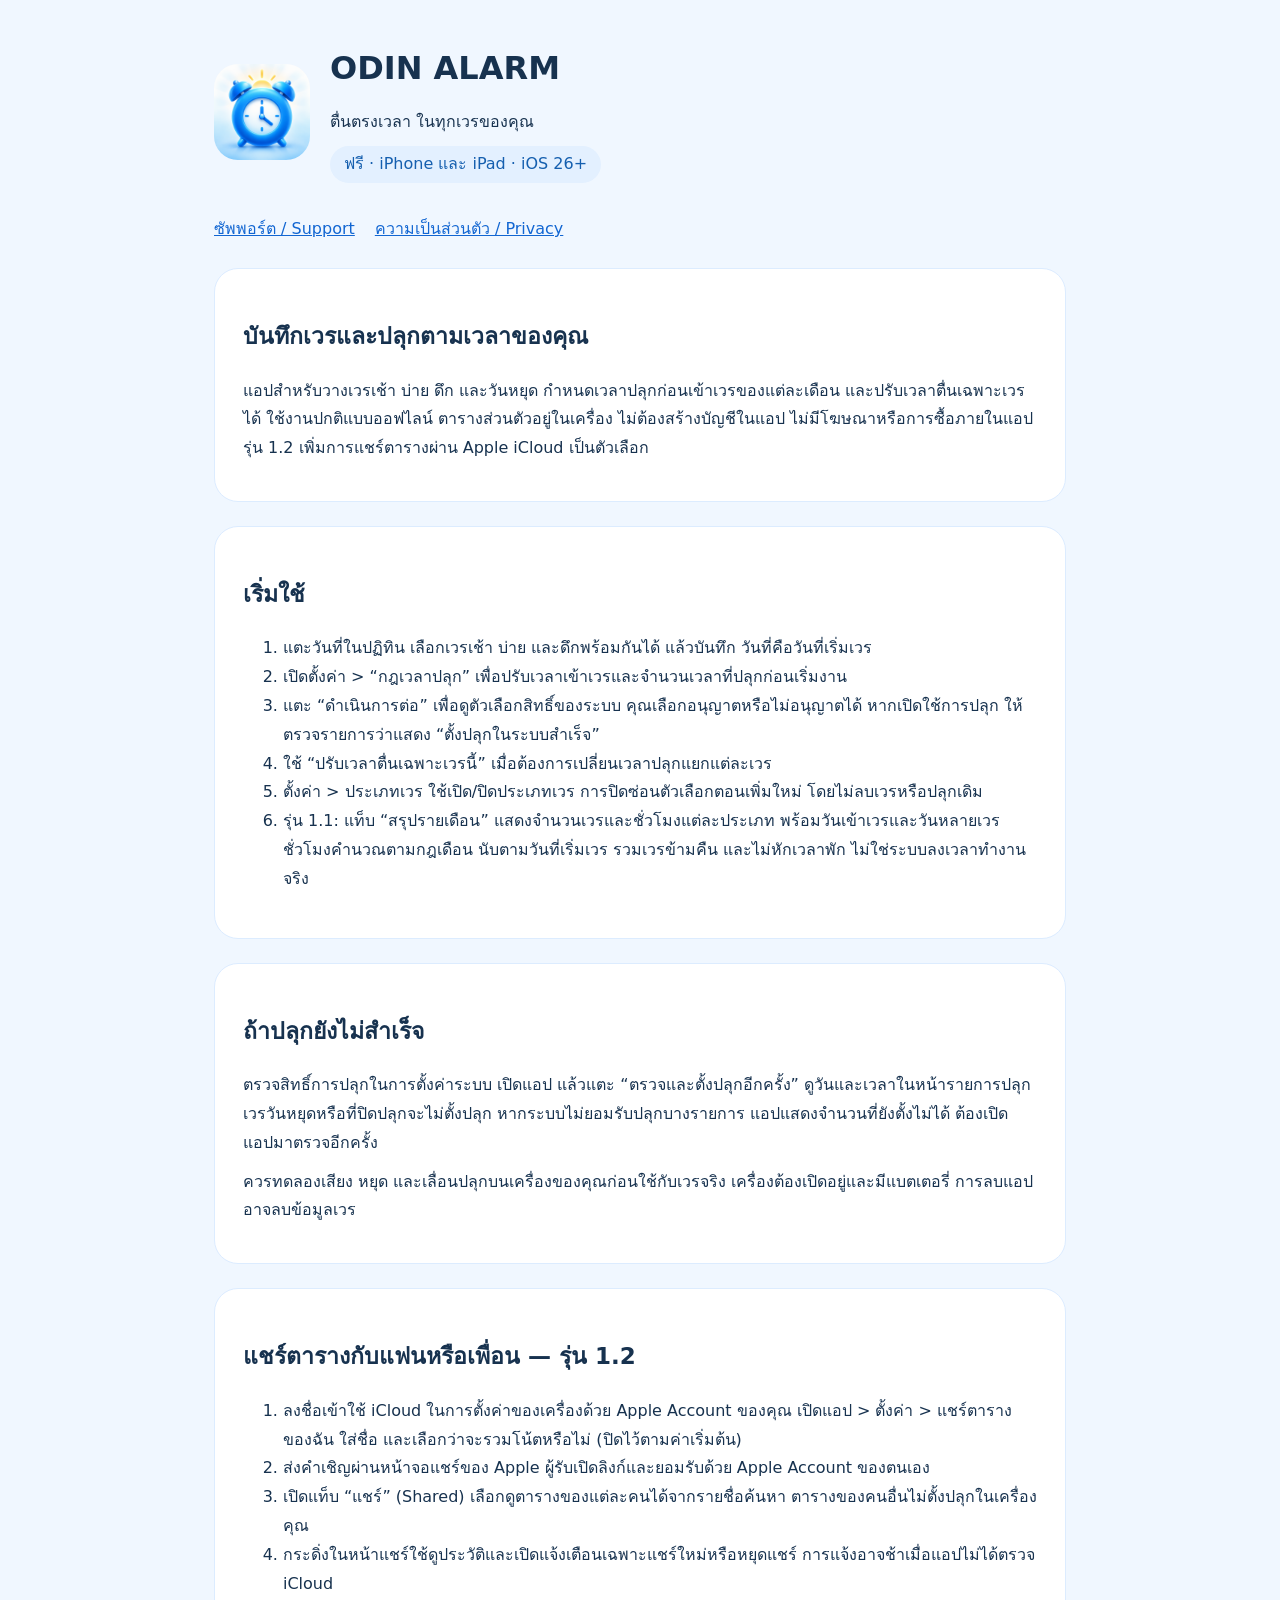
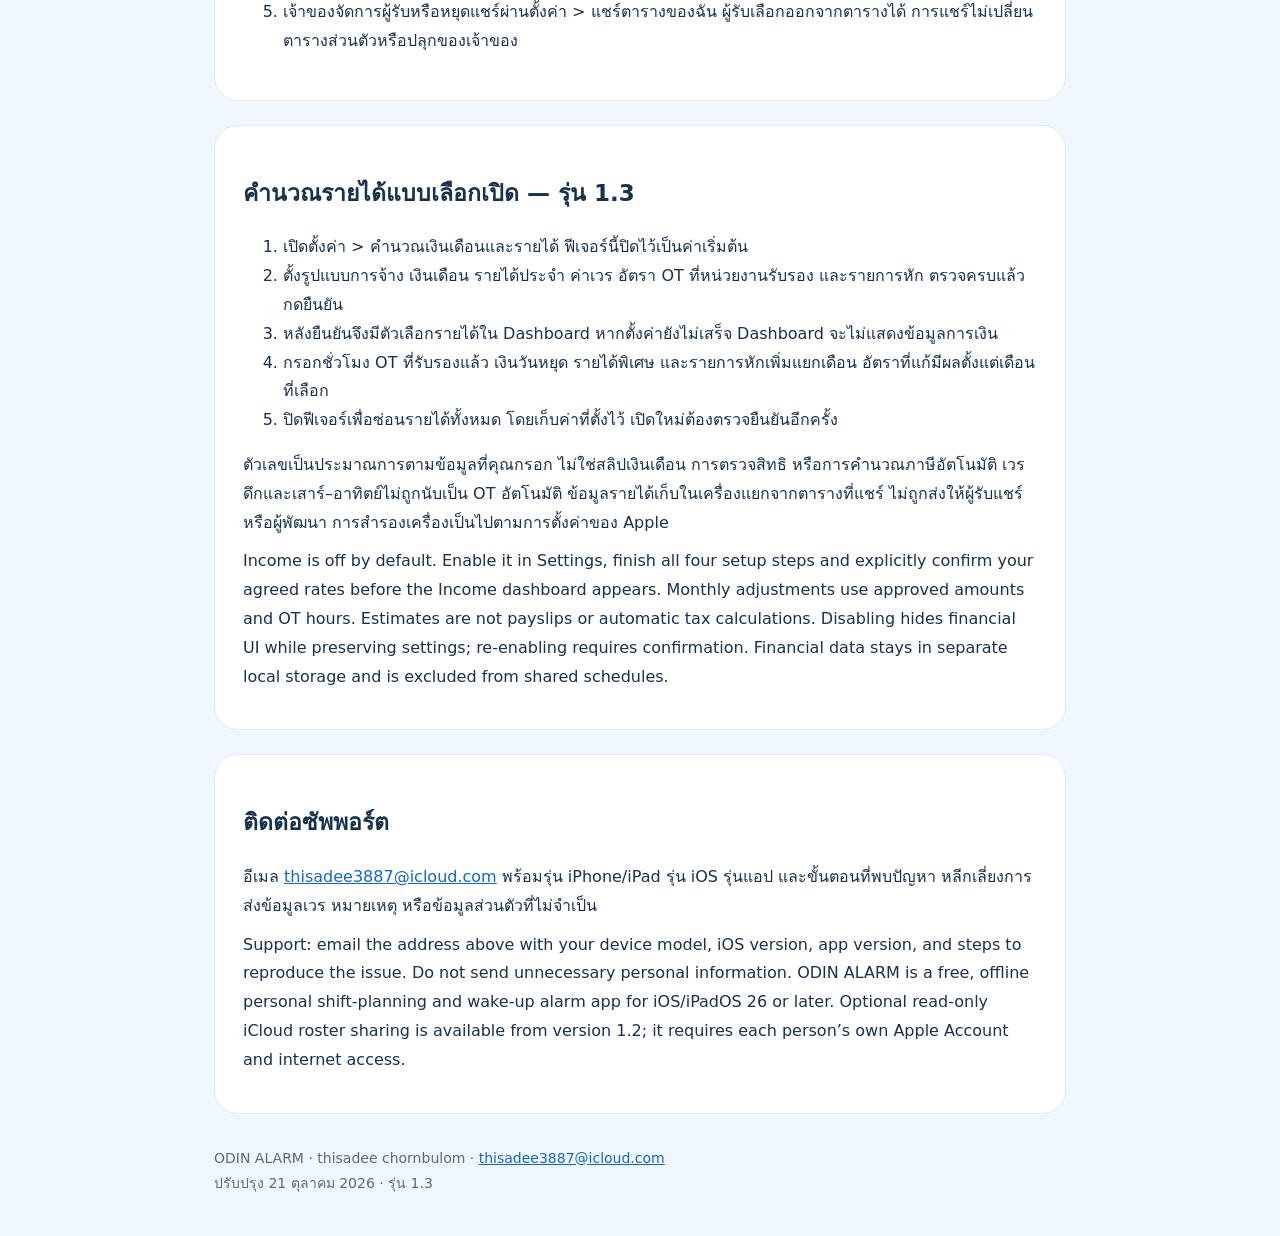
==== commit d4e4f1d8: "Document optional local income setup and privacy for 1.3" ====
--- a/index.html
+++ b/index.html
@@ -1 +1 @@
-<!doctype html><html lang="th"><head><meta charset="utf-8"><meta name="viewport" content="width=device-width,initial-scale=1"><title>ODIN ALARM — ซัพพอร์ต</title><link rel="stylesheet" href="style.css"></head><body><main><header><img src="icon.png" alt="ไอคอน ODIN ALARM"><div><h1>ODIN ALARM</h1><p>ตื่นตรงเวลา ในทุกเวรของคุณ</p><span class="badge">ฟรี · iPhone และ iPad · iOS 26+</span></div></header><nav><a href="index.html">ซัพพอร์ต / Support</a><a href="privacy.html">ความเป็นส่วนตัว / Privacy</a></nav><section class="card"><h2>บันทึกเวรและปลุกตามเวลาของคุณ</h2><p>แอปสำหรับวางเวรเช้า บ่าย ดึก และวันหยุด กำหนดเวลาปลุกก่อนเข้าเวรของแต่ละเดือน และปรับเวลาตื่นเฉพาะเวรได้ ใช้งานปกติแบบออฟไลน์ ตารางส่วนตัวอยู่ในเครื่อง ไม่ต้องสร้างบัญชีในแอป ไม่มีโฆษณาหรือการซื้อภายในแอป รุ่น 1.2 เพิ่มการแชร์ตารางผ่าน Apple iCloud เป็นตัวเลือก</p></section><section class="card"><h2>เริ่มใช้</h2><ol><li>แตะวันที่ในปฏิทิน เลือกเวรเช้า บ่าย และดึกพร้อมกันได้ แล้วบันทึก วันที่คือวันที่เริ่มเวร</li><li>เปิดตั้งค่า > “กฎเวลาปลุก” เพื่อปรับเวลาเข้าเวรและจำนวนเวลาที่ปลุกก่อนเริ่มงาน</li><li>แตะ “ดำเนินการต่อ” เพื่อดูตัวเลือกสิทธิ์ของระบบ คุณเลือกอนุญาตหรือไม่อนุญาตได้ หากเปิดใช้การปลุก ให้ตรวจรายการว่าแสดง “ตั้งปลุกในระบบสำเร็จ”</li><li>ใช้ “ปรับเวลาตื่นเฉพาะเวรนี้” เมื่อต้องการเปลี่ยนเวลาปลุกแยกแต่ละเวร</li><li>ตั้งค่า > ประเภทเวร ใช้เปิด/ปิดประเภทเวร การปิดซ่อนตัวเลือกตอนเพิ่มใหม่ โดยไม่ลบเวรหรือปลุกเดิม</li><li>รุ่น 1.1: แท็บ “สรุปรายเดือน” แสดงจำนวนเวรและชั่วโมงแต่ละประเภท พร้อมวันเข้าเวรและวันหลายเวร ชั่วโมงคำนวณตามกฎเดือน นับตามวันที่เริ่มเวร รวมเวรข้ามคืน และไม่หักเวลาพัก ไม่ใช่ระบบลงเวลาทำงานจริง</li></ol></section><section class="card"><h2>ถ้าปลุกยังไม่สำเร็จ</h2><p>ตรวจสิทธิ์การปลุกในการตั้งค่าระบบ เปิดแอป แล้วแตะ “ตรวจและตั้งปลุกอีกครั้ง” ดูวันและเวลาในหน้ารายการปลุก เวรวันหยุดหรือที่ปิดปลุกจะไม่ตั้งปลุก หากระบบไม่ยอมรับปลุกบางรายการ แอปแสดงจำนวนที่ยังตั้งไม่ได้ ต้องเปิดแอปมาตรวจอีกครั้ง</p><p>ควรทดลองเสียง หยุด และเลื่อนปลุกบนเครื่องของคุณก่อนใช้กับเวรจริง เครื่องต้องเปิดอยู่และมีแบตเตอรี่ การลบแอปอาจลบข้อมูลเวร</p></section><section class="card"><h2>แชร์ตารางกับแฟนหรือเพื่อน — รุ่น 1.2</h2><ol><li>ลงชื่อเข้าใช้ iCloud ในการตั้งค่าของเครื่องด้วย Apple Account ของคุณ เปิดแอป > ตั้งค่า > แชร์ตารางของฉัน ใส่ชื่อ และเลือกว่าจะรวมโน้ตหรือไม่ (ปิดไว้ตามค่าเริ่มต้น)</li><li>ส่งคำเชิญผ่านหน้าจอแชร์ของ Apple ผู้รับเปิดลิงก์และยอมรับด้วย Apple Account ของตนเอง</li><li>เปิดแท็บ “แชร์” (Shared) เลือกดูตารางของแต่ละคนได้จากรายชื่อค้นหา ตารางของคนอื่นไม่ตั้งปลุกในเครื่องคุณ</li><li>กระดิ่งในหน้าแชร์ใช้ดูประวัติและเปิดแจ้งเตือนเฉพาะแชร์ใหม่หรือหยุดแชร์ การแจ้งอาจช้าเมื่อแอปไม่ได้ตรวจ iCloud</li><li>เจ้าของจัดการผู้รับหรือหยุดแชร์ผ่านตั้งค่า > แชร์ตารางของฉัน ผู้รับเลือกออกจากตารางได้ การแชร์ไม่เปลี่ยนตารางส่วนตัวหรือปลุกของเจ้าของ</li></ol></section><section class="card"><h2>ติดต่อซัพพอร์ต</h2><p>อีเมล <a href="mailto:thisadee3887@icloud.com">thisadee3887@icloud.com</a> พร้อมรุ่น iPhone/iPad รุ่น iOS รุ่นแอป และขั้นตอนที่พบปัญหา หลีกเลี่ยงการส่งข้อมูลเวร หมายเหตุ หรือข้อมูลส่วนตัวที่ไม่จำเป็น</p><p lang="en">Support: email the address above with your device model, iOS version, app version, and steps to reproduce the issue. Do not send unnecessary personal information. ODIN ALARM is a free, offline personal shift-planning and wake-up alarm app for iOS/iPadOS 26 or later. Optional read-only iCloud roster sharing is available from version 1.2; it requires each person’s own Apple Account and internet access.</p></section><footer>ODIN ALARM · thisadee chornbulom · <a href="mailto:thisadee3887@icloud.com">thisadee3887@icloud.com</a><br>ปรับปรุง 6 ตุลาคม 2026</footer></main></body></html>+<!doctype html><html lang="th"><head><meta charset="utf-8"><meta name="viewport" content="width=device-width,initial-scale=1"><title>ODIN ALARM — ซัพพอร์ต</title><link rel="stylesheet" href="style.css"></head><body><main><header><img src="icon.png" alt="ไอคอน ODIN ALARM"><div><h1>ODIN ALARM</h1><p>ตื่นตรงเวลา ในทุกเวรของคุณ</p><span class="badge">ฟรี · iPhone และ iPad · iOS 26+</span></div></header><nav><a href="index.html">ซัพพอร์ต / Support</a><a href="privacy.html">ความเป็นส่วนตัว / Privacy</a></nav><section class="card"><h2>บันทึกเวรและปลุกตามเวลาของคุณ</h2><p>แอปสำหรับวางเวรเช้า บ่าย ดึก และวันหยุด กำหนดเวลาปลุกก่อนเข้าเวรของแต่ละเดือน และปรับเวลาตื่นเฉพาะเวรได้ ใช้งานปกติแบบออฟไลน์ ตารางส่วนตัวอยู่ในเครื่อง ไม่ต้องสร้างบัญชีในแอป ไม่มีโฆษณาหรือการซื้อภายในแอป รุ่น 1.2 เพิ่มการแชร์ตารางผ่าน Apple iCloud เป็นตัวเลือก</p></section><section class="card"><h2>เริ่มใช้</h2><ol><li>แตะวันที่ในปฏิทิน เลือกเวรเช้า บ่าย และดึกพร้อมกันได้ แล้วบันทึก วันที่คือวันที่เริ่มเวร</li><li>เปิดตั้งค่า > “กฎเวลาปลุก” เพื่อปรับเวลาเข้าเวรและจำนวนเวลาที่ปลุกก่อนเริ่มงาน</li><li>แตะ “ดำเนินการต่อ” เพื่อดูตัวเลือกสิทธิ์ของระบบ คุณเลือกอนุญาตหรือไม่อนุญาตได้ หากเปิดใช้การปลุก ให้ตรวจรายการว่าแสดง “ตั้งปลุกในระบบสำเร็จ”</li><li>ใช้ “ปรับเวลาตื่นเฉพาะเวรนี้” เมื่อต้องการเปลี่ยนเวลาปลุกแยกแต่ละเวร</li><li>ตั้งค่า > ประเภทเวร ใช้เปิด/ปิดประเภทเวร การปิดซ่อนตัวเลือกตอนเพิ่มใหม่ โดยไม่ลบเวรหรือปลุกเดิม</li><li>รุ่น 1.1: แท็บ “สรุปรายเดือน” แสดงจำนวนเวรและชั่วโมงแต่ละประเภท พร้อมวันเข้าเวรและวันหลายเวร ชั่วโมงคำนวณตามกฎเดือน นับตามวันที่เริ่มเวร รวมเวรข้ามคืน และไม่หักเวลาพัก ไม่ใช่ระบบลงเวลาทำงานจริง</li></ol></section><section class="card"><h2>ถ้าปลุกยังไม่สำเร็จ</h2><p>ตรวจสิทธิ์การปลุกในการตั้งค่าระบบ เปิดแอป แล้วแตะ “ตรวจและตั้งปลุกอีกครั้ง” ดูวันและเวลาในหน้ารายการปลุก เวรวันหยุดหรือที่ปิดปลุกจะไม่ตั้งปลุก หากระบบไม่ยอมรับปลุกบางรายการ แอปแสดงจำนวนที่ยังตั้งไม่ได้ ต้องเปิดแอปมาตรวจอีกครั้ง</p><p>ควรทดลองเสียง หยุด และเลื่อนปลุกบนเครื่องของคุณก่อนใช้กับเวรจริง เครื่องต้องเปิดอยู่และมีแบตเตอรี่ การลบแอปอาจลบข้อมูลเวร</p></section><section class="card"><h2>แชร์ตารางกับแฟนหรือเพื่อน — รุ่น 1.2</h2><ol><li>ลงชื่อเข้าใช้ iCloud ในการตั้งค่าของเครื่องด้วย Apple Account ของคุณ เปิดแอป > ตั้งค่า > แชร์ตารางของฉัน ใส่ชื่อ และเลือกว่าจะรวมโน้ตหรือไม่ (ปิดไว้ตามค่าเริ่มต้น)</li><li>ส่งคำเชิญผ่านหน้าจอแชร์ของ Apple ผู้รับเปิดลิงก์และยอมรับด้วย Apple Account ของตนเอง</li><li>เปิดแท็บ “แชร์” (Shared) เลือกดูตารางของแต่ละคนได้จากรายชื่อค้นหา ตารางของคนอื่นไม่ตั้งปลุกในเครื่องคุณ</li><li>กระดิ่งในหน้าแชร์ใช้ดูประวัติและเปิดแจ้งเตือนเฉพาะแชร์ใหม่หรือหยุดแชร์ การแจ้งอาจช้าเมื่อแอปไม่ได้ตรวจ iCloud</li><li>เจ้าของจัดการผู้รับหรือหยุดแชร์ผ่านตั้งค่า > แชร์ตารางของฉัน ผู้รับเลือกออกจากตารางได้ การแชร์ไม่เปลี่ยนตารางส่วนตัวหรือปลุกของเจ้าของ</li></ol></section><section class="card"><h2>คำนวณรายได้แบบเลือกเปิด — รุ่น 1.3</h2><ol><li>เปิดตั้งค่า &gt; คำนวณเงินเดือนและรายได้ ฟีเจอร์นี้ปิดไว้เป็นค่าเริ่มต้น</li><li>ตั้งรูปแบบการจ้าง เงินเดือน รายได้ประจำ ค่าเวร อัตรา OT ที่หน่วยงานรับรอง และรายการหัก ตรวจครบแล้วกดยืนยัน</li><li>หลังยืนยันจึงมีตัวเลือกรายได้ใน Dashboard หากตั้งค่ายังไม่เสร็จ Dashboard จะไม่แสดงข้อมูลการเงิน</li><li>กรอกชั่วโมง OT ที่รับรองแล้ว เงินวันหยุด รายได้พิเศษ และรายการหักเพิ่มแยกเดือน อัตราที่แก้มีผลตั้งแต่เดือนที่เลือก</li><li>ปิดฟีเจอร์เพื่อซ่อนรายได้ทั้งหมด โดยเก็บค่าที่ตั้งไว้ เปิดใหม่ต้องตรวจยืนยันอีกครั้ง</li></ol><p>ตัวเลขเป็นประมาณการตามข้อมูลที่คุณกรอก ไม่ใช่สลิปเงินเดือน การตรวจสิทธิ หรือการคำนวณภาษีอัตโนมัติ เวรดึกและเสาร์–อาทิตย์ไม่ถูกนับเป็น OT อัตโนมัติ ข้อมูลรายได้เก็บในเครื่องแยกจากตารางที่แชร์ ไม่ถูกส่งให้ผู้รับแชร์หรือผู้พัฒนา การสำรองเครื่องเป็นไปตามการตั้งค่าของ Apple</p><p lang="en">Income is off by default. Enable it in Settings, finish all four setup steps and explicitly confirm your agreed rates before the Income dashboard appears. Monthly adjustments use approved amounts and OT hours. Estimates are not payslips or automatic tax calculations. Disabling hides financial UI while preserving settings; re-enabling requires confirmation. Financial data stays in separate local storage and is excluded from shared schedules.</p></section><section class="card"><h2>ติดต่อซัพพอร์ต</h2><p>อีเมล <a href="mailto:thisadee3887@icloud.com">thisadee3887@icloud.com</a> พร้อมรุ่น iPhone/iPad รุ่น iOS รุ่นแอป และขั้นตอนที่พบปัญหา หลีกเลี่ยงการส่งข้อมูลเวร หมายเหตุ หรือข้อมูลส่วนตัวที่ไม่จำเป็น</p><p lang="en">Support: email the address above with your device model, iOS version, app version, and steps to reproduce the issue. Do not send unnecessary personal information. ODIN ALARM is a free, offline personal shift-planning and wake-up alarm app for iOS/iPadOS 26 or later. Optional read-only iCloud roster sharing is available from version 1.2; it requires each person’s own Apple Account and internet access.</p></section><footer>ODIN ALARM · thisadee chornbulom · <a href="mailto:thisadee3887@icloud.com">thisadee3887@icloud.com</a><br>ปรับปรุง 21 ตุลาคม 2026 · รุ่น 1.3</footer></main></body></html>
